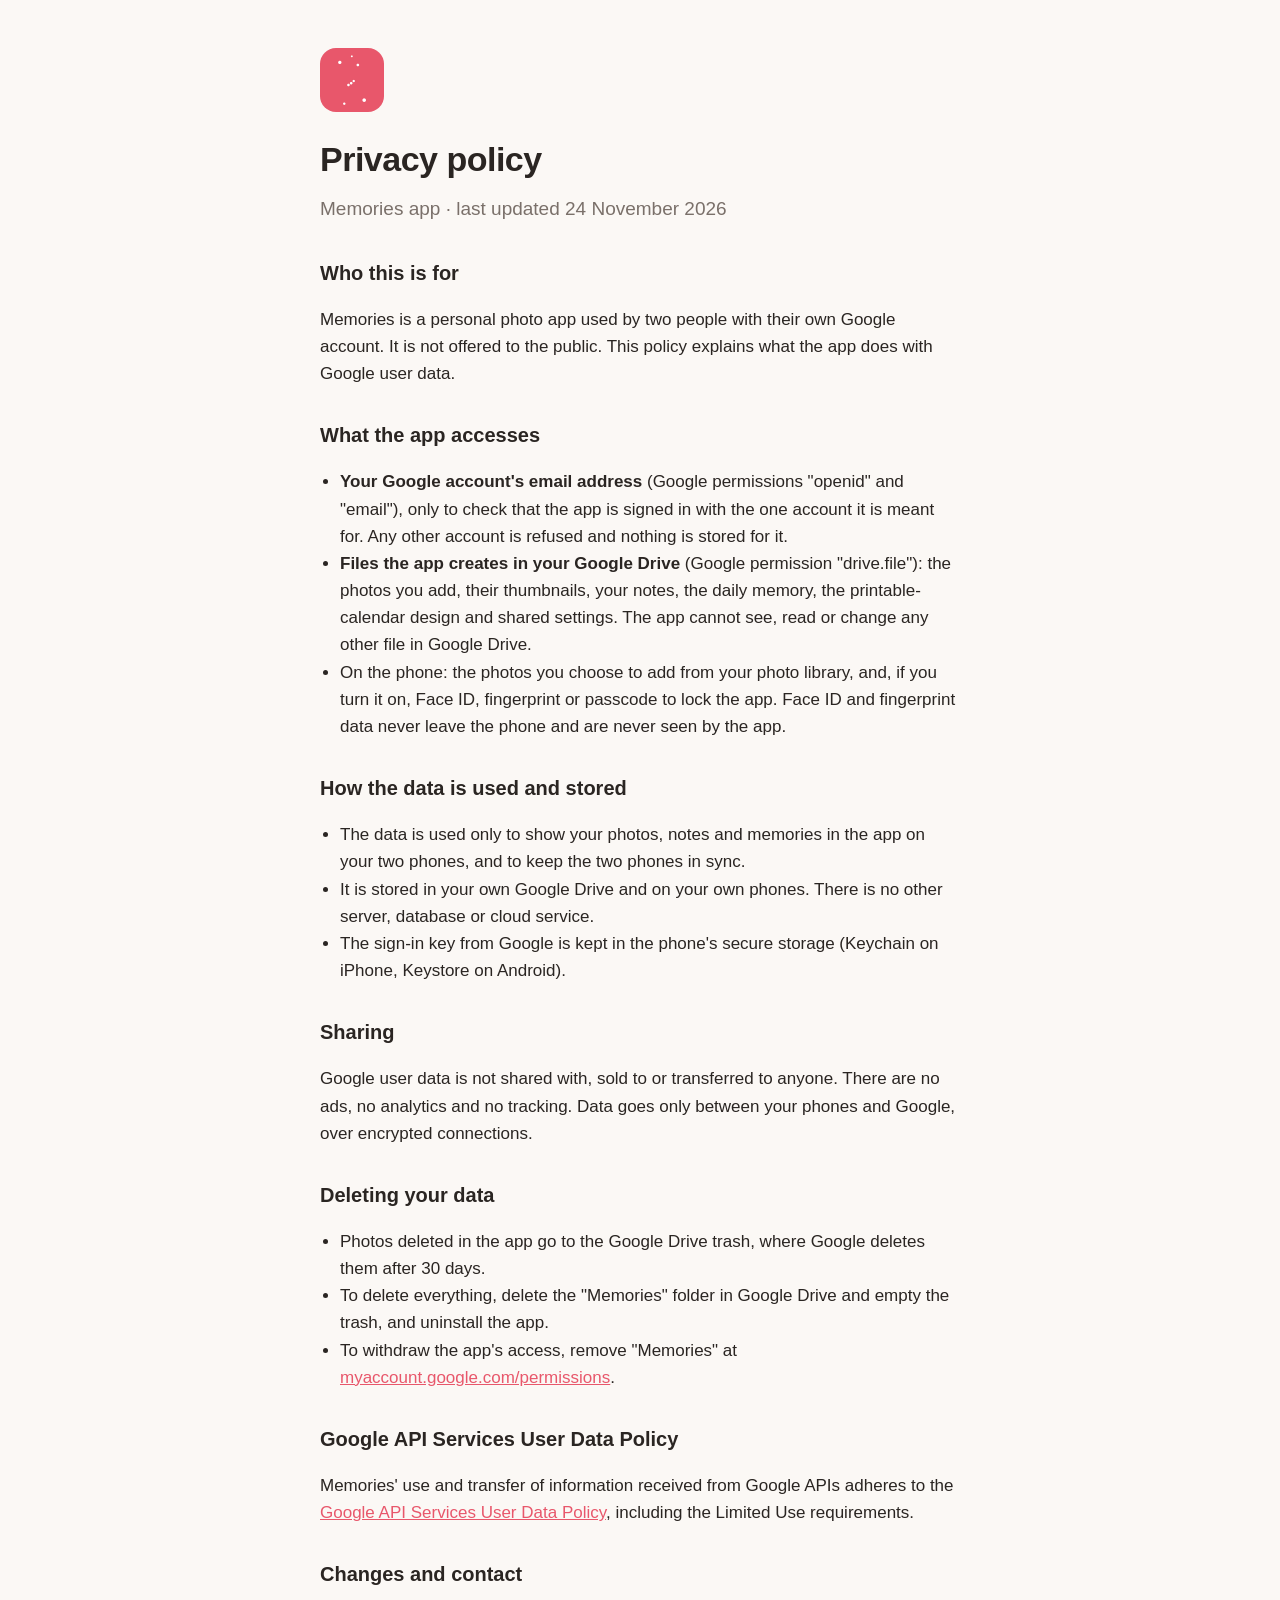
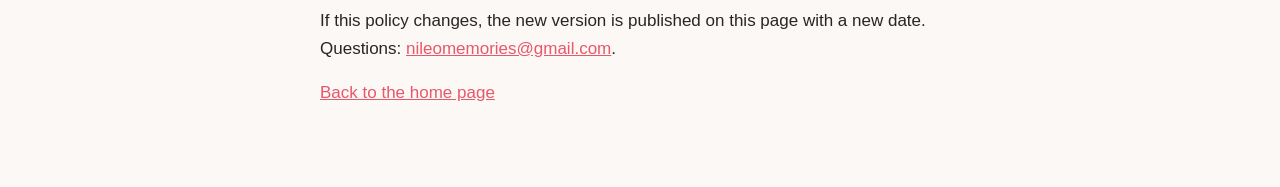
==== privacy.html @ 8a673fa2 "Add files via upload" ====
<!doctype html>
<html lang="en"><head><meta charset="utf-8"><meta name="viewport" content="width=device-width, initial-scale=1">
<title>Memories · Privacy policy</title><link rel="icon" href="icon.png"><link rel="stylesheet" href="style.css"></head>
<body><main>
<img class="mark" src="icon.png" alt="">
<h1>Privacy policy</h1>
<p class="lead">Memories app · last updated 24 November 2026</p>

<h2>Who this is for</h2>
<p>Memories is a personal photo app used by two people with their own Google account. It is not offered to the public.
This policy explains what the app does with Google user data.</p>

<h2>What the app accesses</h2>
<ul>
  <li><strong>Your Google account's email address</strong> (Google permissions "openid" and "email"), only to check that
      the app is signed in with the one account it is meant for. Any other account is refused and nothing is stored for it.</li>
  <li><strong>Files the app creates in your Google Drive</strong> (Google permission "drive.file"): the photos you add,
      their thumbnails, your notes, the daily memory, the printable-calendar design and shared settings. The app cannot
      see, read or change any other file in Google Drive.</li>
  <li>On the phone: the photos you choose to add from your photo library, and, if you turn it on, Face ID, fingerprint or
      passcode to lock the app. Face ID and fingerprint data never leave the phone and are never seen by the app.</li>
</ul>

<h2>How the data is used and stored</h2>
<ul>
  <li>The data is used only to show your photos, notes and memories in the app on your two phones, and to keep the two
      phones in sync.</li>
  <li>It is stored in your own Google Drive and on your own phones. There is no other server, database or cloud service.</li>
  <li>The sign-in key from Google is kept in the phone's secure storage (Keychain on iPhone, Keystore on Android).</li>
</ul>

<h2>Sharing</h2>
<p>Google user data is not shared with, sold to or transferred to anyone. There are no ads, no analytics and no
tracking. Data goes only between your phones and Google, over encrypted connections.</p>

<h2>Deleting your data</h2>
<ul>
  <li>Photos deleted in the app go to the Google Drive trash, where Google deletes them after 30 days.</li>
  <li>To delete everything, delete the "Memories" folder in Google Drive and empty the trash, and uninstall the app.</li>
  <li>To withdraw the app's access, remove "Memories" at
      <a href="https://myaccount.google.com/permissions">myaccount.google.com/permissions</a>.</li>
</ul>

<h2>Google API Services User Data Policy</h2>
<p>Memories' use and transfer of information received from Google APIs adheres to the
<a href="https://developers.google.com/terms/api-services-user-data-policy">Google API Services User Data Policy</a>,
including the Limited Use requirements.</p>

<h2>Changes and contact</h2>
<p>If this policy changes, the new version is published on this page with a new date. Questions:
<a href="mailto:nileomemories@gmail.com">nileomemories@gmail.com</a>.</p>
<p><a href="index.html">Back to the home page</a></p>
</main></body></html>
---- style.css ----
:root { --rose: #E8576B; --ink: #2A2522; --muted: #7A706A; --bg: #FBF8F5; --line: #EAE4DE; }
* { box-sizing: border-box; }
body { margin: 0; background: var(--bg); color: var(--ink); font: 17px/1.6 -apple-system, "Segoe UI", Roboto, Helvetica, Arial, sans-serif; }
main { max-width: 680px; margin: 0 auto; padding: 48px 20px 64px; }
.mark { width: 64px; height: 64px; border-radius: 16px; background: var(--rose); display: block; margin-bottom: 20px; }
h1 { font-size: 34px; font-weight: 600; letter-spacing: -0.5px; margin: 0 0 8px; }
h2 { font-size: 20px; margin: 32px 0 8px; }
p, li { color: var(--ink); }
.lead { color: var(--muted); font-size: 19px; margin-top: 0; }
a { color: var(--rose); }
ul { padding-left: 20px; }
footer { margin-top: 48px; padding-top: 16px; border-top: 1px solid var(--line); color: var(--muted); font-size: 14px; }
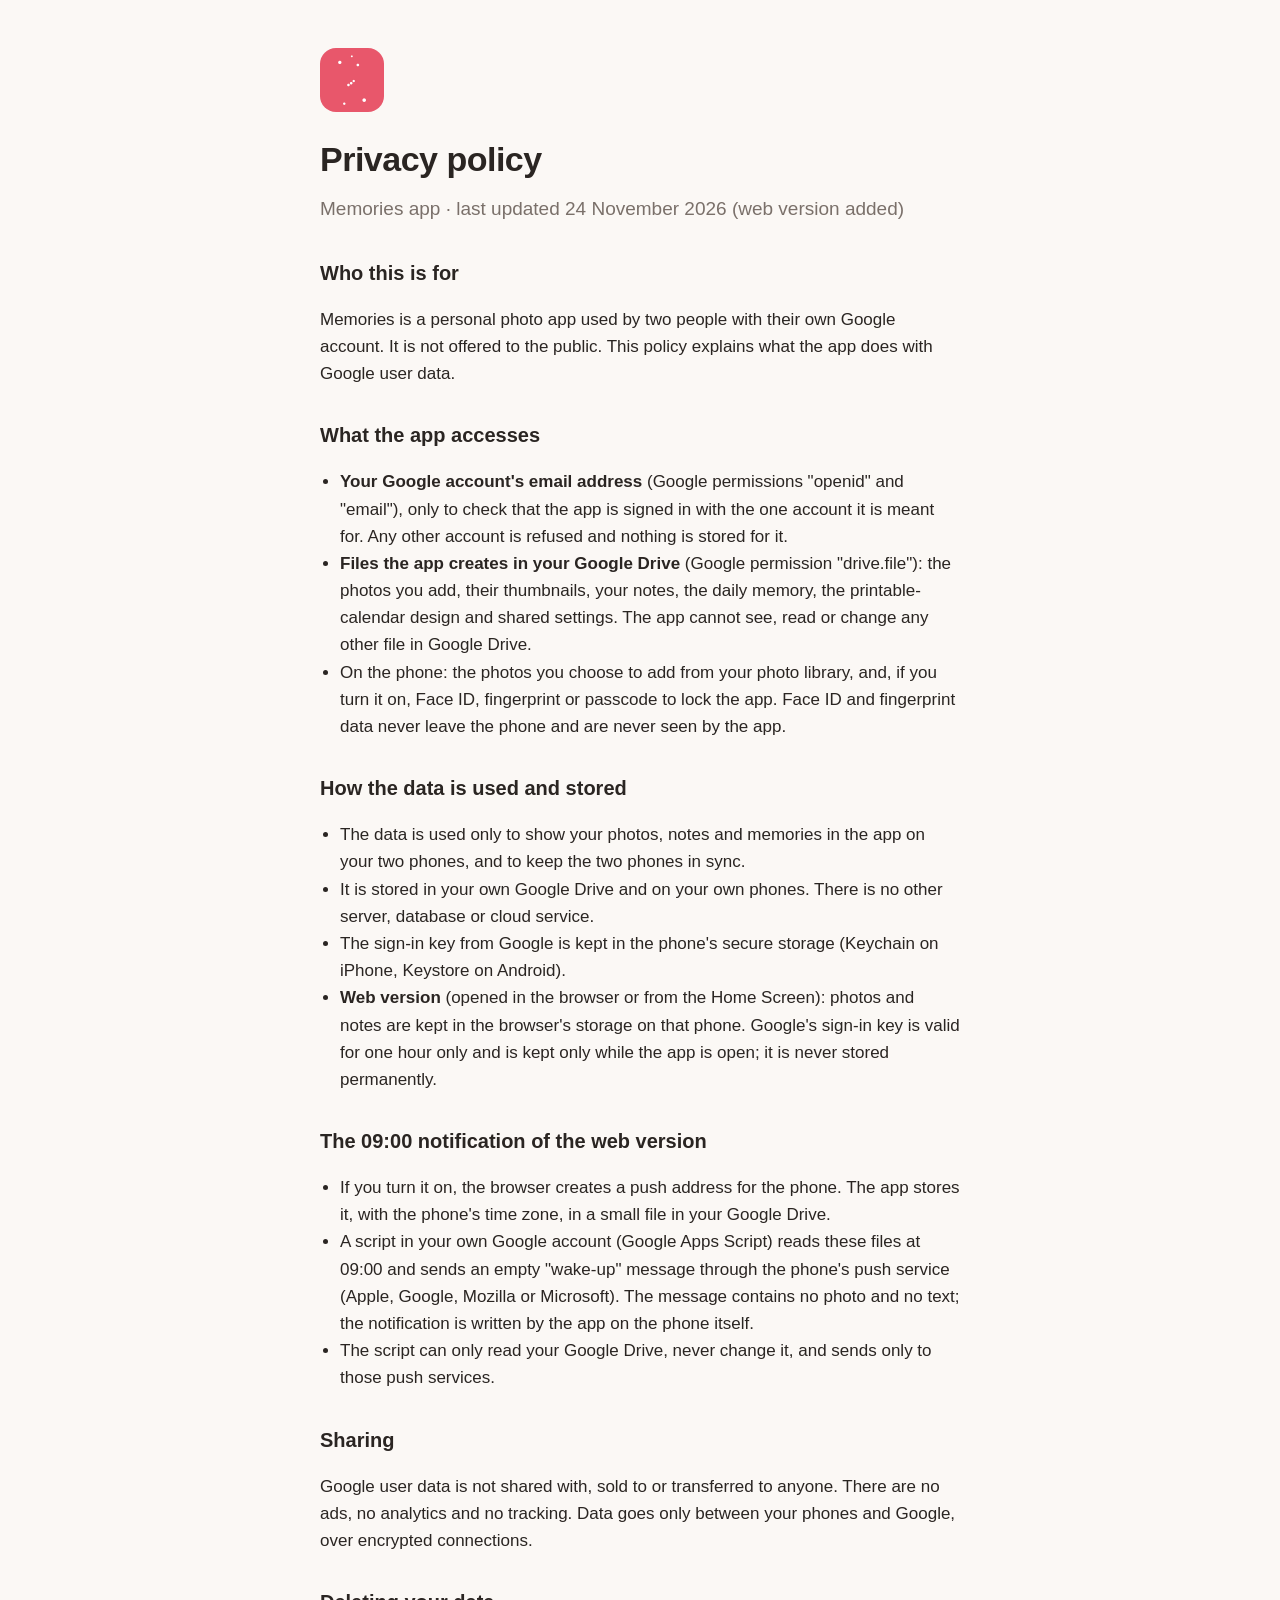
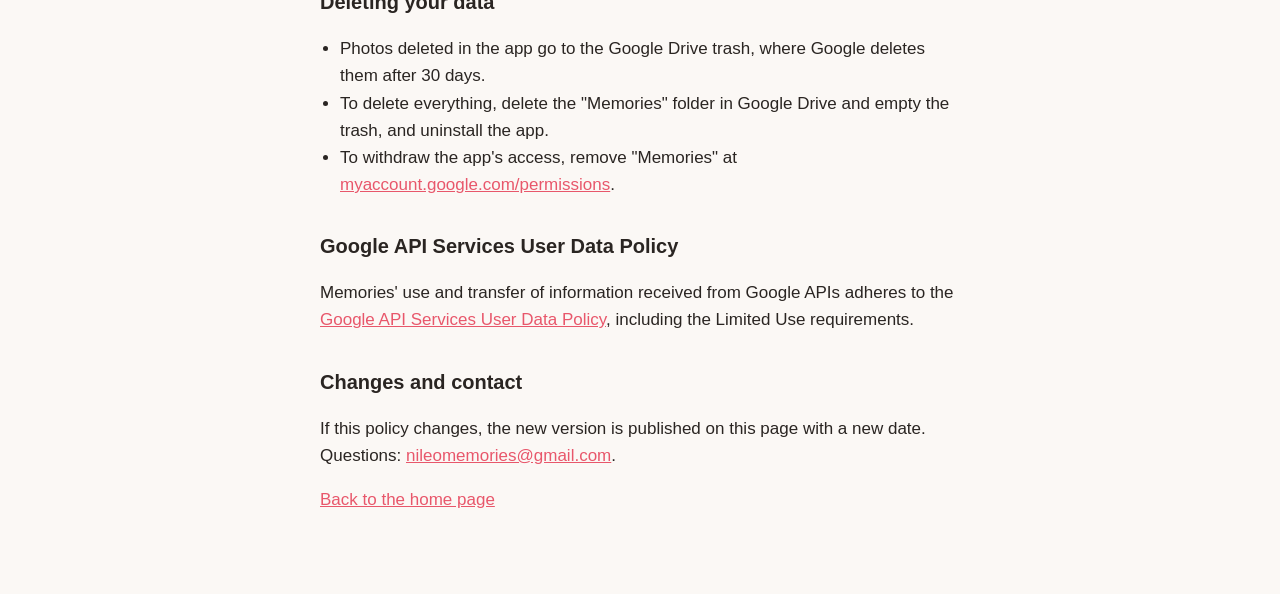
==== commit 94edea4d: "Memories web app 2026-11-25 22:47" ====
--- a/privacy.html
+++ b/privacy.html
@@ -4,7 +4,7 @@
 <body><main>
 <img class="mark" src="icon.png" alt="">
 <h1>Privacy policy</h1>
-<p class="lead">Memories app · last updated 24 November 2026</p>
+<p class="lead">Memories app · last updated 24 November 2026 (web version added)</p>
 
 <h2>Who this is for</h2>
 <p>Memories is a personal photo app used by two people with their own Google account. It is not offered to the public.
@@ -27,6 +27,19 @@
       phones in sync.</li>
   <li>It is stored in your own Google Drive and on your own phones. There is no other server, database or cloud service.</li>
   <li>The sign-in key from Google is kept in the phone's secure storage (Keychain on iPhone, Keystore on Android).</li>
+  <li><strong>Web version</strong> (opened in the browser or from the Home Screen): photos and notes are kept in the
+      browser's storage on that phone. Google's sign-in key is valid for one hour only and is kept only while the app is
+      open; it is never stored permanently.</li>
+</ul>
+
+<h2>The 09:00 notification of the web version</h2>
+<ul>
+  <li>If you turn it on, the browser creates a push address for the phone. The app stores it, with the phone's time
+      zone, in a small file in your Google Drive.</li>
+  <li>A script in your own Google account (Google Apps Script) reads these files at 09:00 and sends an empty "wake-up"
+      message through the phone's push service (Apple, Google, Mozilla or Microsoft). The message contains no photo and
+      no text; the notification is written by the app on the phone itself.</li>
+  <li>The script can only read your Google Drive, never change it, and sends only to those push services.</li>
 </ul>
 
 <h2>Sharing</h2>
